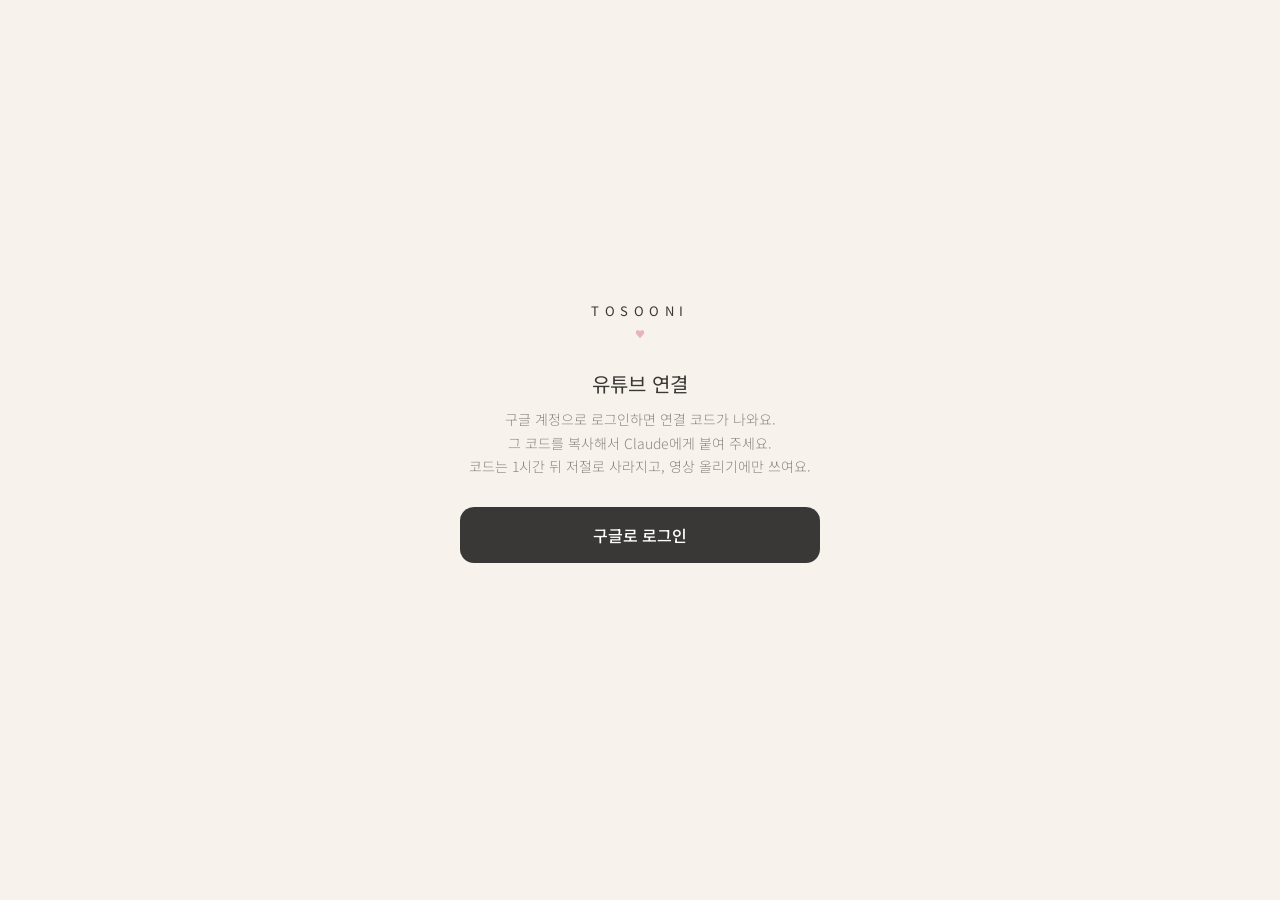
==== connect.html @ 9091f652 "유튜브 연결 페이지 추가: 구글 로그인 후 업로드 전용 연결 코드 복사 Co-Authored-By: Claude Opus 5.5 <noreply@anthropic.com> Clau" ====
<!doctype html>
<html lang="ko">
<head>
<meta charset="utf-8">
<meta name="viewport" content="width=device-width, initial-scale=1">
<meta name="robots" content="noindex">
<title>유튜브 연결</title>
<link href="https://fonts.googleapis.com/css2?family=Noto+Sans+KR:wght@300;400;500&display=swap" rel="stylesheet">
<style>
  :root { --bg:#F7F3EC; --ink:#3A3836; --sub:#8C8780; --gold:#B89B6A; --line:#E4DDD2; }
  * { box-sizing:border-box; }
  body { margin:0; min-height:100vh; display:flex; align-items:center; justify-content:center; background:var(--bg); color:var(--ink); font-family:'Noto Sans KR',system-ui,sans-serif; font-weight:300; padding:24px 16px; }
  main { width:100%; max-width:360px; text-align:center; }
  .mark { letter-spacing:.42em; font-size:13px; font-weight:400; margin-bottom:6px; }
  .heart { color:#E7B4B8; font-size:10px; }
  h1 { font-size:20px; font-weight:400; margin:28px 0 10px; }
  p { color:var(--sub); font-size:14px; line-height:1.7; margin:0 0 28px; }
  button { width:100%; border:0; border-radius:14px; padding:16px; font:500 16px 'Noto Sans KR',sans-serif; background:var(--ink); color:#fff; }
  button.ghost { background:transparent; color:var(--ink); border:1px solid var(--line); margin-top:10px; }
  #code { display:none; width:100%; height:92px; margin:0 0 12px; padding:12px; border:1px solid var(--line); border-radius:12px; background:#fff; font:12px ui-monospace,monospace; color:var(--sub); resize:none; word-break:break-all; }
  #msg { margin-top:16px; font-size:13px; color:var(--gold); min-height:20px; }
</style>
</head>
<body>
<main>
  <div class="mark">TOSOONI</div><div class="heart">♥</div>
  <h1 id="h">유튜브 연결</h1>
  <p id="p">구글 계정으로 로그인하면 연결 코드가 나와요.<br>그 코드를 복사해서 Claude에게 붙여 주세요.<br>코드는 1시간 뒤 저절로 사라지고, 영상 올리기에만 쓰여요.</p>
  <textarea id="code" readonly></textarea>
  <button id="go">구글로 로그인</button>
  <div id="msg"></div>
</main>
<script src="config.js"></script>
<script src="https://accounts.google.com/gsi/client" async defer></script>
<script>
  const go = document.getElementById('go'), code = document.getElementById('code'), msg = document.getElementById('msg');
  let token = '';
  go.onclick = () => {
    if (token) {
      code.select();
      (navigator.clipboard ? navigator.clipboard.writeText(token) : Promise.reject()).then(
        () => { msg.textContent = '복사했어요. Claude에게 붙여 주세요.'; },
        () => { document.execCommand('copy'); msg.textContent = '복사했어요. Claude에게 붙여 주세요.'; });
      return;
    }
    if (!window.google || !google.accounts) { msg.textContent = '잠시 후 다시 눌러 주세요.'; return; }
    google.accounts.oauth2.initTokenClient({
      client_id: window.TOSOONI_CONFIG.googleClientId,
      scope: 'https://www.googleapis.com/auth/youtube.upload',
      callback: (r) => {
        if (r.error) { msg.textContent = '로그인이 취소됐어요. 다시 눌러 주세요.'; return; }
        token = r.access_token;
        code.value = token; code.style.display = 'block';
        document.getElementById('h').textContent = '연결 코드';
        document.getElementById('p').innerHTML = '아래 버튼으로 복사해서<br>Claude에게 그대로 붙여 주세요.';
        go.textContent = '코드 복사하기';
        msg.textContent = '';
      },
      error_callback: () => { msg.textContent = '로그인 창이 닫혔어요. 팝업 차단을 꺼 주세요.'; },
    }).requestAccessToken();
  };
</script>
</body>
</html>
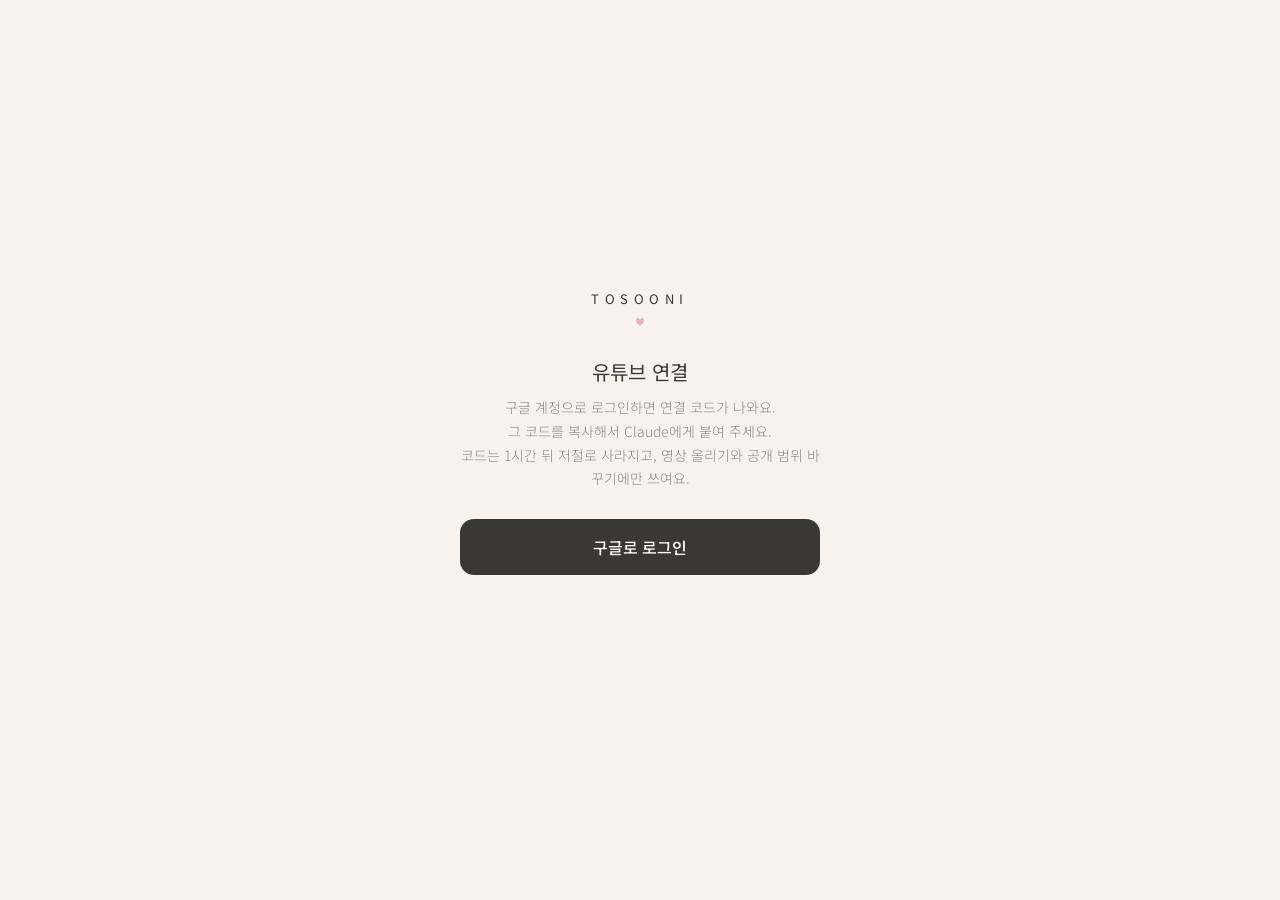
==== commit 9b86c916: "연결 코드로 공개 범위도 바꿀 수 있게 유튜브 권한 추가 Co-Authored-By: Claude Opus 5.5 <noreply@anthropic.com> Claude-Sessi" ====
--- a/connect.html
+++ b/connect.html
@@ -25,7 +25,7 @@
 <main>
   <div class="mark">TOSOONI</div><div class="heart">♥</div>
   <h1 id="h">유튜브 연결</h1>
-  <p id="p">구글 계정으로 로그인하면 연결 코드가 나와요.<br>그 코드를 복사해서 Claude에게 붙여 주세요.<br>코드는 1시간 뒤 저절로 사라지고, 영상 올리기에만 쓰여요.</p>
+  <p id="p">구글 계정으로 로그인하면 연결 코드가 나와요.<br>그 코드를 복사해서 Claude에게 붙여 주세요.<br>코드는 1시간 뒤 저절로 사라지고, 영상 올리기와 공개 범위 바꾸기에만 쓰여요.</p>
   <textarea id="code" readonly></textarea>
   <button id="go">구글로 로그인</button>
   <div id="msg"></div>
@@ -46,7 +46,7 @@
     if (!window.google || !google.accounts) { msg.textContent = '잠시 후 다시 눌러 주세요.'; return; }
     google.accounts.oauth2.initTokenClient({
       client_id: window.TOSOONI_CONFIG.googleClientId,
-      scope: 'https://www.googleapis.com/auth/youtube.upload',
+      scope: 'https://www.googleapis.com/auth/youtube.upload https://www.googleapis.com/auth/youtube',
       callback: (r) => {
         if (r.error) { msg.textContent = '로그인이 취소됐어요. 다시 눌러 주세요.'; return; }
         token = r.access_token;
